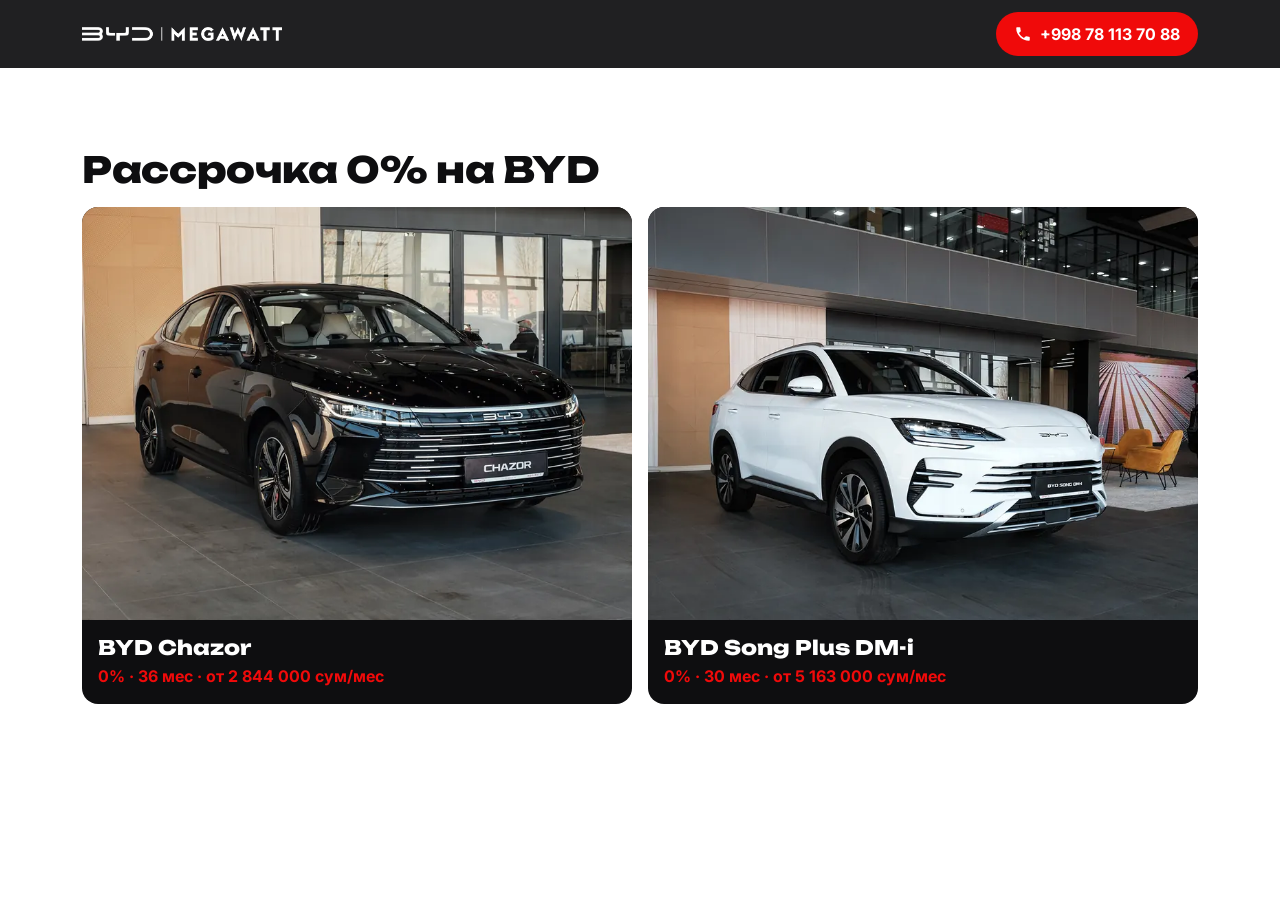
==== index.html @ 960ac95c "Publish BYD Megawatt landing pages Co-Authored-By: Claude Opus 5.5 <noreply@anthropic.com> Claude-Se" ====
<!doctype html>
<html lang="ru">
<head>
<meta charset="utf-8">
<meta name="viewport" content="width=device-width, initial-scale=1">
<title>BYD Megawatt — рассрочка 0% на BYD</title>
<meta name="description" content="Официальный дилер BYD в Ташкенте. Рассрочка 0% на BYD Chazor и Song Plus DM-i. Звоните: +998 78 113 70 88.">
<meta name="theme-color" content="#0e0e10">
<meta name="format-detection" content="telephone=no">
<link rel="icon" href="assets/img/brand/favicon.png" type="image/png">
<link rel="preconnect" href="https://fonts.googleapis.com">
<link rel="preconnect" href="https://fonts.gstatic.com" crossorigin>
<link rel="stylesheet" href="https://fonts.googleapis.com/css2?family=Inter:wght@400;500;600;700&family=Unbounded:wght@600;700;800&display=swap">
<link rel="stylesheet" href="assets/css/style.css">
</head>
<body class="index">
<header class="top"><div class="wrap top__in"><img class="top__logo" src="assets/img/brand/logo-white.png" width="705" height="49" alt="BYD Megawatt">
<a class="top__call" href="tel:+998781137088"><svg viewBox="0 0 24 24" aria-hidden="true"><path d="M6.6 10.8a15.2 15.2 0 0 0 6.6 6.6l2.2-2.2a1 1 0 0 1 1-.25 11.4 11.4 0 0 0 3.6.57 1 1 0 0 1 1 1V20a1 1 0 0 1-1 1A17 17 0 0 1 3 4a1 1 0 0 1 1-1h3.5a1 1 0 0 1 1 1c0 1.25.2 2.45.57 3.57a1 1 0 0 1-.25 1z"/></svg><span>+998 78 113 70 88</span></a></div></header>
<main class="section"><div class="wrap"><h1 class="h2">Рассрочка 0% на BYD</h1><div class="picks"><a class="pick" href="chazor/"><img src="assets/img/chazor/1-800.webp" width="800" height="600" alt="BYD Chazor" loading="lazy"><span class="pick__name">BYD Chazor</span><span class="pick__offer">0% · 36 мес · от 2 844 000 сум/мес</span></a><a class="pick" href="song-plus/"><img src="assets/img/song-plus/1-800.webp" width="800" height="600" alt="BYD Song Plus DM-i" loading="lazy"><span class="pick__name">BYD Song Plus DM-i</span><span class="pick__offer">0% · 30 мес · от 5 163 000 сум/мес</span></a></div></div></main>
</body>
</html>
---- assets/css/style.css ----
/* BYD Megawatt — лендинг. Mobile-first. */
:root {
  --red: #f00a0a;
  --red-dark: #c80000;
  --ink: #0e0e10;
  --ink-2: #3a3a40;
  --muted: #6b6b73;
  --line: #e4e4e8;
  --bg: #ffffff;
  --grey: #f4f4f6;
  --dark: #0e0e10;
  --dark-2: #1a1a1e;
  --radius: 16px;
  --radius-sm: 10px;
  --head: "Unbounded", "Arial Black", system-ui, sans-serif;
  --body: "Inter", system-ui, -apple-system, "Segoe UI", Roboto, Arial, sans-serif;
  --gutter: 16px;
  --top-h: 56px;
}

*, *::before, *::after { box-sizing: border-box; }
html { -webkit-text-size-adjust: 100%; scroll-behavior: smooth; scroll-padding-top: var(--top-h); }
body {
  margin: 0;
  font: 400 16px/1.5 var(--body);
  color: var(--ink);
  background: var(--bg);
  -webkit-font-smoothing: antialiased;
  padding-bottom: 84px; /* место под sticky-кнопку */
}
img { max-width: 100%; height: auto; display: block; }
a { color: inherit; }
h1, h2, h3, p, ul, ol, dl, dd, figure { margin: 0; }
ul, ol { padding: 0; list-style: none; }
button { font: inherit; color: inherit; cursor: pointer; }
svg { width: 24px; height: 24px; flex: none; fill: none; stroke: currentColor; stroke-width: 1.8; stroke-linecap: round; stroke-linejoin: round; }

.wrap { width: 100%; max-width: 1180px; margin: 0 auto; padding: 0 var(--gutter); }
.wrap--narrow { max-width: 820px; }
.center { text-align: center; }

/* ---------- кнопки ---------- */
.btn {
  display: inline-flex; align-items: center; justify-content: center; gap: 10px;
  min-height: 52px; padding: 14px 24px;
  border: 0; border-radius: 999px;
  font: 700 16px/1.2 var(--body); text-decoration: none; text-align: center;
  transition: transform .15s ease, background-color .15s ease, box-shadow .15s ease;
}
.btn svg { width: 20px; height: 20px; fill: currentColor; stroke: none; }
.btn:active { transform: scale(.98); }
.btn--red { background: var(--red); color: #fff; box-shadow: 0 8px 24px -8px rgba(240, 10, 10, .6); }
.btn--red:hover { background: var(--red-dark); }
.btn--dark { background: var(--ink); color: #fff; }
.btn--white { background: #fff; color: var(--red); }
.btn--xl { min-height: 60px; font-size: 17px; padding: 16px 28px; }
.btn--block { display: flex; width: 100%; }
.btn--red.btn--xl { animation: pulse 2.4s ease-in-out infinite; }
@keyframes pulse {
  0%, 100% { box-shadow: 0 8px 24px -8px rgba(240, 10, 10, .6), 0 0 0 0 rgba(240, 10, 10, .45); }
  50% { box-shadow: 0 8px 24px -8px rgba(240, 10, 10, .6), 0 0 0 12px rgba(240, 10, 10, 0); }
}
@media (prefers-reduced-motion: reduce) { .btn--red.btn--xl { animation: none; } html { scroll-behavior: auto; } }

/* ---------- шапка ---------- */
.top { position: sticky; top: 0; z-index: 50; background: rgba(14, 14, 16, .92); backdrop-filter: blur(10px); -webkit-backdrop-filter: blur(10px); color: #fff; }
.top__in { height: var(--top-h); display: flex; align-items: center; justify-content: space-between; gap: 12px; }
.top__logo { width: 150px; height: auto; }
.top__right { display: flex; align-items: center; gap: 10px; }
.top__call { display: inline-flex; align-items: center; justify-content: center; width: 40px; height: 40px; border-radius: 50%; background: var(--red); color: #fff; text-decoration: none; font-weight: 700; }
.top__call svg { width: 18px; height: 18px; fill: currentColor; stroke: none; }
.top__call span { display: none; }
.lang { display: inline-flex; border: 1px solid rgba(255, 255, 255, .25); border-radius: 999px; padding: 2px; }
.lang button { background: none; border: 0; padding: 6px 10px; border-radius: 999px; font-size: 13px; font-weight: 600; color: rgba(255, 255, 255, .7); }
.lang button[aria-pressed="true"] { background: #fff; color: var(--ink); }

/* ---------- hero ---------- */
.hero { position: relative; background: var(--dark); color: #fff; overflow: hidden; }
.hero__media { position: relative; }
.hero__media::after { content: ""; position: absolute; inset: 0; background: linear-gradient(180deg, rgba(14, 14, 16, 0) 45%, var(--dark) 100%); }
.hero__img { width: 100%; aspect-ratio: 4 / 3; object-fit: cover; }
.hero__in { position: relative; margin-top: -72px; padding-bottom: 32px; }
.chips { display: flex; flex-wrap: wrap; gap: 8px; margin-bottom: 14px; }
.chip { display: inline-block; padding: 6px 12px; border-radius: 999px; font-size: 12px; font-weight: 600; letter-spacing: .02em; text-transform: uppercase; background: rgba(255, 255, 255, .12); color: #fff; }
.chip--red { background: var(--red); }
.hero__title { font: 800 28px/1.15 var(--head); letter-spacing: -.01em; text-wrap: balance; }
.hero__title em { font-style: normal; color: var(--red); }
.hero__sub { margin-top: 12px; color: rgba(255, 255, 255, .78); font-size: 16px; }
.hero__price { display: flex; flex-wrap: wrap; align-items: baseline; gap: 4px 8px; margin: 20px 0 18px; padding: 14px 16px; border-radius: var(--radius-sm); background: rgba(255, 255, 255, .07); border: 1px solid rgba(255, 255, 255, .12); }
.hero__price-label { width: 100%; font-size: 13px; color: rgba(255, 255, 255, .65); }
.hero__price strong { font: 800 30px/1 var(--head); color: #fff; }
.hero__price sup { font-size: .5em; color: var(--red); }
.hero__price > span:last-child { color: rgba(255, 255, 255, .8); font-weight: 600; }
.hero .btn { width: 100%; }
.hero__note { display: flex; align-items: center; justify-content: center; gap: 8px; margin-top: 12px; font-size: 14px; color: rgba(255, 255, 255, .8); }
.dot { width: 8px; height: 8px; border-radius: 50%; background: #22c55e; box-shadow: 0 0 0 4px rgba(34, 197, 94, .2); }
.hero__foot { margin-top: 16px; font-size: 11px; line-height: 1.4; color: rgba(255, 255, 255, .45); }

/* ---------- benefits ---------- */
.benefits { background: var(--dark); color: #fff; padding: 0 0 32px; }
.benefits__list { display: grid; grid-template-columns: 1fr 1fr; gap: 10px; }
.benefits__list li { display: flex; flex-direction: column; gap: 8px; padding: 14px; border-radius: var(--radius-sm); background: var(--dark-2); }
.benefits__list svg { color: var(--red); }
.benefits__list b { display: block; font: 700 15px/1.25 var(--head); }
.benefits__list span { display: block; margin-top: 4px; font-size: 13px; line-height: 1.35; color: rgba(255, 255, 255, .65); }

/* ---------- секции ---------- */
.section { padding: 48px 0; }
.section--grey { background: var(--grey); }
.section--dark { background: var(--dark); color: #fff; }
.h2 { font: 800 24px/1.2 var(--head); letter-spacing: -.01em; text-wrap: balance; margin-bottom: 12px; }
.lead { color: var(--ink-2); margin-bottom: 24px; }

/* ---------- калькулятор ---------- */
.calc { background: #fff; border-radius: var(--radius); box-shadow: 0 20px 50px -30px rgba(0, 0, 0, .35); overflow: hidden; }
.calc__tabs { display: grid; grid-template-columns: 1fr 1fr; background: var(--ink); padding: 6px; gap: 6px; }
.calc__tabs button { border: 0; border-radius: 12px; padding: 12px 8px; background: transparent; color: rgba(255, 255, 255, .7); font-weight: 700; font-size: 15px; }
.calc__tabs button[aria-selected="true"] { background: #fff; color: var(--ink); }
.calc__tabs button[data-mode="inst"][aria-selected="true"] { background: var(--red); color: #fff; }
.calc__body { display: grid; gap: 0; }
.calc__inputs { padding: 20px 16px 8px; }
.calc__group { border: 0; margin: 0 0 18px; padding: 0; min-width: 0; }
.calc__group legend { padding: 0; margin-bottom: 8px; font-size: 13px; font-weight: 600; color: var(--muted); text-transform: uppercase; letter-spacing: .04em; }
.seg { display: flex; flex-wrap: wrap; gap: 8px; }
.seg button {
  flex: 1 0 auto; min-width: 56px; min-height: 44px; padding: 10px 12px;
  border: 1.5px solid var(--line); border-radius: var(--radius-sm); background: #fff;
  font-weight: 700; font-size: 15px; color: var(--ink);
  transition: border-color .15s, background-color .15s, color .15s;
}
.seg button small { display: block; font-weight: 500; font-size: 12px; color: var(--muted); }
.seg button[aria-pressed="true"] { border-color: var(--ink); background: var(--ink); color: #fff; }
.seg button[aria-pressed="true"] small { color: rgba(255, 255, 255, .7); }
.seg button:disabled { opacity: .35; cursor: not-allowed; text-decoration: line-through; }
.seg--trim button { flex: 1 1 140px; text-align: left; }
.seg[data-downs] { display: grid; grid-template-columns: repeat(5, 1fr); }
.seg--terms { display: grid; grid-template-columns: repeat(4, 1fr); }
.seg[data-downs] button, .seg--terms button { min-width: 0; padding: 10px 4px; }
.calc__hint { min-height: 20px; font-size: 14px; color: var(--red-dark); font-weight: 600; }
.calc__hint:empty { display: none; }
.calc__result { padding: 20px 16px; background: var(--grey); border-top: 1px solid var(--line); }
.calc__label { font-size: 13px; font-weight: 600; color: var(--muted); text-transform: uppercase; letter-spacing: .04em; }
.calc__pay { margin-top: 4px; font-weight: 600; color: var(--ink-2); }
.calc__pay strong { font: 800 32px/1.1 var(--head); color: var(--ink); }
.calc__badge { display: inline-block; margin-top: 8px; padding: 4px 10px; border-radius: 999px; background: rgba(34, 197, 94, .14); color: #15803d; font-size: 13px; font-weight: 700; }
.calc__badge:empty { display: none; }
.calc__dl { margin: 16px 0 20px; display: grid; gap: 8px; }
.calc__dl div { display: flex; justify-content: space-between; gap: 12px; font-size: 14px; border-bottom: 1px dashed var(--line); padding-bottom: 8px; }
.calc__dl div[hidden] { display: none; }
.calc__dl dt { color: var(--muted); }
.calc__dl dd { font-weight: 700; text-align: right; }
.calc__note { margin-top: 12px; font-size: 12px; line-height: 1.4; color: var(--muted); }

/* ---------- фичи и галерея ---------- */
.feats { display: grid; gap: 12px; margin-top: 8px; }
.feat { display: flex; gap: 14px; align-items: flex-start; padding: 16px; border: 1px solid var(--line); border-radius: var(--radius); }
.feat svg { width: 40px; height: 40px; padding: 8px; border-radius: 12px; background: rgba(240, 10, 10, .08); color: var(--red); }
.feat h3 { font: 700 17px/1.25 var(--head); }
.feat p { margin-top: 4px; font-size: 14px; color: var(--ink-2); }
.gallery { display: flex; gap: 10px; overflow-x: auto; scroll-snap-type: x mandatory; padding: 24px var(--gutter); scrollbar-width: none; -webkit-overflow-scrolling: touch; }
.gallery::-webkit-scrollbar { display: none; }
.gallery li { flex: 0 0 85%; scroll-snap-align: center; }
.gallery img { width: 100%; aspect-ratio: 4 / 3; object-fit: cover; border-radius: var(--radius); background: var(--grey); }

/* ---------- сравнение ---------- */
.compare-wrap { overflow-x: auto; background: #fff; border-radius: var(--radius); margin-top: 16px; }
.compare { width: 100%; border-collapse: collapse; font-size: 14px; }
.compare th, .compare td { padding: 12px 10px; border-bottom: 1px solid var(--line); text-align: center; }
.compare thead th { font: 700 13px/1.2 var(--head); background: var(--ink); color: #fff; }
.compare tbody th { text-align: left; font-weight: 500; color: var(--ink-2); }
.compare td { font-weight: 700; white-space: nowrap; }
.compare td.yes { color: #16a34a; font-size: 18px; }
.compare td.no { color: #b0b0b8; }
.compare__price td { color: var(--red); font-size: 15px; }
.compare tr:last-child > * { border-bottom: 0; }

/* ---------- видео ---------- */
.videos { display: grid; gap: 16px; margin-top: 16px; }
.video__btn { position: relative; display: grid; place-items: center; width: 100%; aspect-ratio: 16 / 9; border: 0; border-radius: var(--radius); background: #000 center / cover no-repeat; overflow: hidden; }
.video__btn::before { content: ""; position: absolute; inset: 0; background: rgba(0, 0, 0, .25); }
.video__btn svg { position: relative; width: 68px; height: 68px; padding: 18px 16px 18px 20px; border-radius: 50%; background: var(--red); color: #fff; fill: currentColor; stroke: none; }
.video iframe { width: 100%; aspect-ratio: 16 / 9; border: 0; border-radius: var(--radius); }
.video figcaption { margin-top: 10px; font-weight: 700; }

/* ---------- почему мы ---------- */
.why { display: grid; grid-template-columns: 1fr 1fr; gap: 10px; margin-top: 16px; }
.why li { display: flex; flex-direction: column; gap: 6px; padding: 16px; border-radius: var(--radius); background: var(--dark-2); }
.why svg { color: var(--red); margin-bottom: 4px; }
.why b { font: 700 15px/1.25 var(--head); }
.why span { font-size: 13px; color: rgba(255, 255, 255, .65); }

/* ---------- шаги ---------- */
.steps { counter-reset: s; display: grid; gap: 12px; margin: 16px 0 28px; }
.steps li { counter-increment: s; position: relative; padding: 16px 16px 16px 72px; border-radius: var(--radius); background: var(--grey); min-height: 76px; }
.steps li::before { content: counter(s); position: absolute; left: 16px; top: 16px; width: 42px; height: 42px; display: grid; place-items: center; border-radius: 50%; background: var(--red); color: #fff; font: 800 18px/1 var(--head); }
.steps b { display: block; font: 700 16px/1.3 var(--head); }
.steps span { display: block; margin-top: 2px; font-size: 14px; color: var(--ink-2); }

/* ---------- FAQ ---------- */
.faq { display: grid; gap: 10px; margin-top: 16px; }
.faq__item { background: #fff; border-radius: var(--radius-sm); }
.faq__item summary { position: relative; list-style: none; cursor: pointer; padding: 16px 48px 16px 16px; font-weight: 700; }
.faq__item summary::-webkit-details-marker { display: none; }
.faq__item summary::after { content: "+"; position: absolute; right: 16px; top: 50%; transform: translateY(-50%); width: 24px; height: 24px; display: grid; place-items: center; border-radius: 50%; background: var(--grey); font-weight: 700; transition: transform .2s; }
.faq__item[open] summary::after { content: "−"; background: var(--red); color: #fff; }
.faq__item p { padding: 0 16px 16px; color: var(--ink-2); font-size: 15px; }

/* ---------- финал ---------- */
.final { background: var(--red); color: #fff; padding: 56px 0; text-align: center; }
.final__in .lead { color: rgba(255, 255, 255, .9); max-width: 560px; margin: 0 auto 24px; }
.final .btn { width: 100%; max-width: 420px; }
.final__phone { display: block; margin-top: 16px; font: 700 20px/1.2 var(--head); text-decoration: none; }

/* ---------- подвал ---------- */
.foot { background: var(--dark); color: rgba(255, 255, 255, .8); padding: 40px 0 24px; font-size: 14px; }
.foot__logo { width: 180px; margin-bottom: 28px; }
.foot__h { font: 700 16px/1.2 var(--head); color: #fff; margin-bottom: 14px; }
.addr { display: grid; gap: 14px; }
.addr li { display: flex; gap: 10px; }
.addr svg { color: var(--red); width: 20px; height: 20px; margin-top: 2px; }
.addr b { display: block; color: #fff; }
.foot__phone { margin: 24px 0; }
.foot__phone a { font: 700 20px/1.2 var(--head); color: #fff; text-decoration: none; }
.foot__legal { font-size: 11px; line-height: 1.5; color: rgba(255, 255, 255, .45); }
.foot__copy { margin-top: 16px; font-size: 12px; color: rgba(255, 255, 255, .45); }

/* ---------- sticky-кнопка ---------- */
.sticky { position: fixed; left: 0; right: 0; bottom: 0; z-index: 60; padding: 12px var(--gutter) calc(12px + env(safe-area-inset-bottom)); background: linear-gradient(180deg, rgba(255, 255, 255, 0), rgba(255, 255, 255, .95) 35%); transition: transform .25s ease; }
.sticky.is-hidden { transform: translateY(110%); }

/* ---------- index ---------- */
.index { padding-bottom: 0; }
.picks { display: grid; gap: 16px; margin-top: 16px; }
.pick { display: block; border-radius: var(--radius); overflow: hidden; background: var(--dark); color: #fff; text-decoration: none; }
.pick img { aspect-ratio: 4 / 3; object-fit: cover; width: 100%; }
.pick__name { display: block; padding: 16px 16px 4px; font: 800 20px/1.2 var(--head); }
.pick__offer { display: block; padding: 0 16px 16px; color: var(--red); font-weight: 700; }

/* ---------- планшет и десктоп ---------- */
@media (min-width: 600px) {
  .benefits__list { grid-template-columns: repeat(4, 1fr); }
  .feats { grid-template-columns: 1fr 1fr; }
  .gallery li { flex-basis: 48%; }
  .videos, .picks { grid-template-columns: 1fr 1fr; }
}

@media (min-width: 900px) {
  :root { --gutter: 32px; --top-h: 68px; }
  body { padding-bottom: 0; }
  .sticky { display: none; }
  .top__logo { width: 200px; }
  .top__call { width: auto; height: 44px; padding: 0 18px; border-radius: 999px; gap: 8px; }
  .top__call span { display: inline; }

  .hero { min-height: min(720px, calc(100vh - var(--top-h))); display: flex; align-items: center; }
  .hero__media { position: absolute; inset: 0 0 0 42%; }
  .hero__media::after { background: linear-gradient(90deg, var(--dark) 0%, rgba(14, 14, 16, .4) 30%, rgba(14, 14, 16, 0) 60%), linear-gradient(0deg, var(--dark) 0%, rgba(14, 14, 16, 0) 25%); }
  .hero__img { height: 100%; aspect-ratio: auto; }
  .hero__in { margin-top: 0; padding: 56px var(--gutter); }
  .hero__text { max-width: 540px; }
  .hero__title { font-size: 44px; }
  .hero__sub { font-size: 18px; }
  .hero .btn { width: auto; }
  .hero__note { justify-content: flex-start; }

  .section { padding: 80px 0; }
  .h2 { font-size: 36px; }
  .lead { font-size: 18px; }
  .calc__body { grid-template-columns: 1.3fr 1fr; }
  .seg--terms { grid-template-columns: repeat(7, 1fr); }
  .calc__inputs { padding: 28px; }
  .calc__result { padding: 28px; border-top: 0; border-left: 1px solid var(--line); }
  .calc__pay strong { font-size: 40px; }
  .feats { grid-template-columns: repeat(3, 1fr); gap: 16px; }
  .gallery { max-width: 1180px; margin: 0 auto; padding: 32px var(--gutter); }
  .gallery li { flex-basis: 32%; }
  .why { grid-template-columns: repeat(4, 1fr); gap: 16px; }
  .steps { grid-template-columns: repeat(3, 1fr); }
  .compare { font-size: 15px; }
  .compare th, .compare td { padding: 14px 18px; }
  .final { padding: 80px 0; }
  .final .btn { width: auto; }
  .addr { grid-template-columns: repeat(4, 1fr); }
}

/* ---------- чат ---------- */
.chat { margin-top: 16px; border-radius: var(--radius); overflow: hidden; background: #dfe6ec; box-shadow: 0 20px 50px -30px rgba(0, 0, 0, .35); }
.chat__head { display: flex; align-items: center; gap: 12px; padding: 12px 16px; background: #fff; border-bottom: 1px solid var(--line); }
.chat__head b { display: block; font-size: 15px; }
.chat__head small { display: flex; align-items: center; gap: 6px; font-size: 13px; color: #16a34a; }
.chat__head .dot { width: 7px; height: 7px; box-shadow: none; }
.chat__ava { display: grid; place-items: center; width: 40px; height: 40px; border-radius: 50%; background: var(--red); color: #fff; flex: none; }
.chat__ava svg { width: 18px; height: 18px; fill: currentColor; stroke: none; }
.chat__ava--txt { font: 700 17px/1 var(--head); }
.chat__label { margin: 12px auto 0; width: fit-content; padding: 4px 12px; border-radius: 999px; background: rgba(0, 0, 0, .25); color: #fff; font-size: 12px; font-weight: 600; }
.chat__body { display: flex; flex-direction: column; gap: 6px; padding: 12px 12px 16px; }
.msg { position: relative; max-width: 82%; padding: 8px 12px 6px; border-radius: 16px; font-size: 15px; line-height: 1.4; box-shadow: 0 1px 1px rgba(0, 0, 0, .08); }
.msg p { display: inline; }
.msg time { float: right; margin: 6px 0 0 10px; font-size: 11px; color: var(--muted); }
.msg time i { font-style: normal; color: #2aa1d8; margin-left: 3px; letter-spacing: -2px; }
.msg--them { align-self: flex-start; background: #fff; border-bottom-left-radius: 4px; }
.msg--me { align-self: flex-end; background: #e1fec6; border-bottom-right-radius: 4px; }
#chat .center { margin-top: 24px; }
.reviews { display: grid; gap: 16px; }
.review .msg { max-width: 100%; }
@media (min-width: 900px) { .reviews { grid-template-columns: repeat(3, 1fr); } }
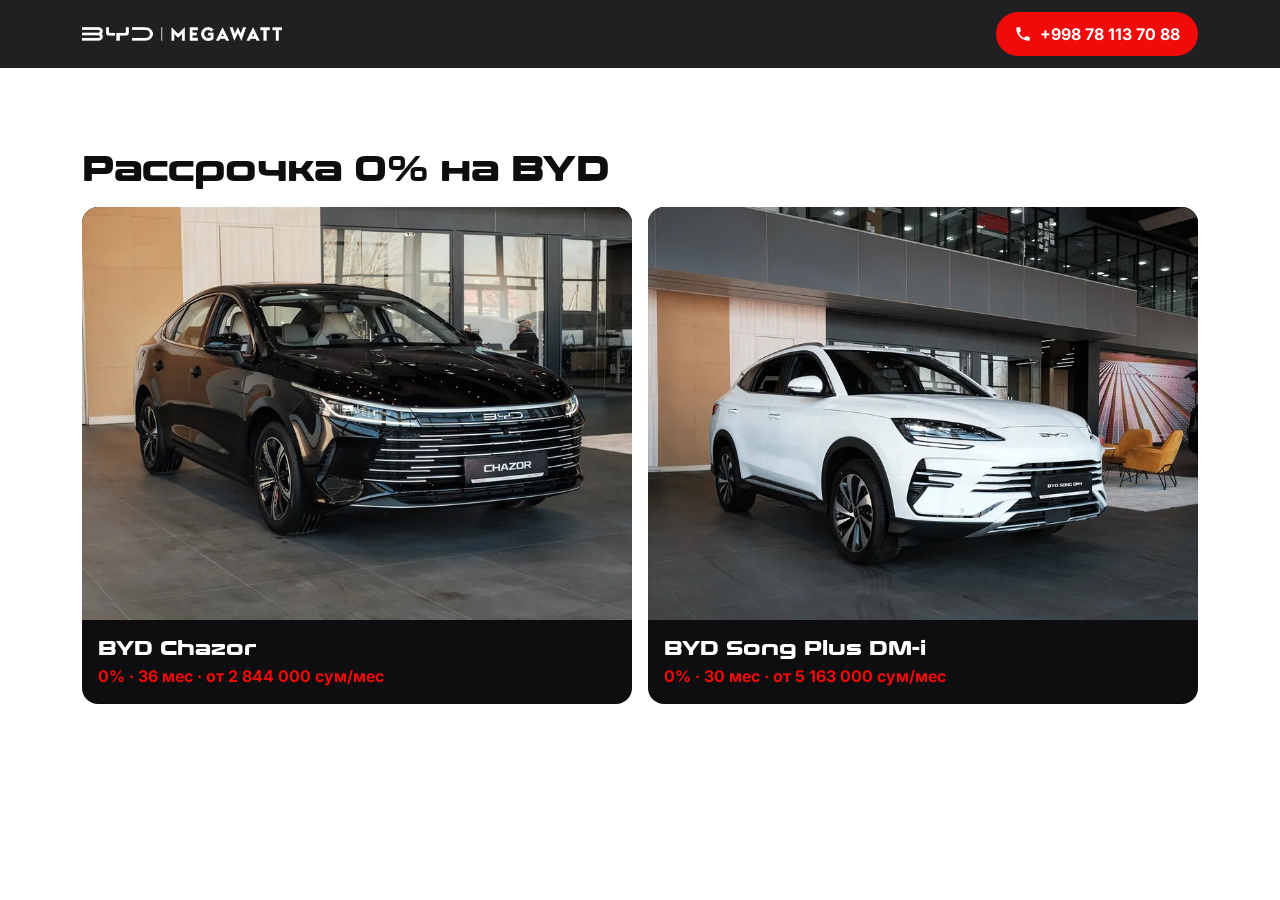
==== commit 4446bd45: "Use brand Conthrax font for headings Co-Authored-By: Claude Opus 5.5 <noreply@anthropic.com> Claude-" ====
--- a/index.html
+++ b/index.html
@@ -10,11 +10,11 @@
 <link rel="icon" href="assets/img/brand/favicon.png" type="image/png">
 <link rel="preconnect" href="https://fonts.googleapis.com">
 <link rel="preconnect" href="https://fonts.gstatic.com" crossorigin>
-<link rel="stylesheet" href="https://fonts.googleapis.com/css2?family=Inter:wght@400;500;600;700&family=Unbounded:wght@600;700;800&display=swap">
+<link rel="stylesheet" href="https://fonts.googleapis.com/css2?family=Inter:wght@400;500;600;700&display=swap">
 <link rel="stylesheet" href="assets/css/style.css">
 </head>
 <body class="index">
-<header class="top"><div class="wrap top__in"><img class="top__logo" src="assets/img/brand/logo-white.png" width="705" height="49" alt="BYD Megawatt">
+<header class="top"><div class="wrap top__in"><a class="top__home" href="https://byd.megawatt.uz/" target="_blank" rel="noopener"><img class="top__logo" src="assets/img/brand/logo-white.png" width="705" height="49" alt="BYD Megawatt"></a>
 <a class="top__call" href="tel:+998781137088"><svg viewBox="0 0 24 24" aria-hidden="true"><path d="M6.6 10.8a15.2 15.2 0 0 0 6.6 6.6l2.2-2.2a1 1 0 0 1 1-.25 11.4 11.4 0 0 0 3.6.57 1 1 0 0 1 1 1V20a1 1 0 0 1-1 1A17 17 0 0 1 3 4a1 1 0 0 1 1-1h3.5a1 1 0 0 1 1 1c0 1.25.2 2.45.57 3.57a1 1 0 0 1-.25 1z"/></svg><span>+998 78 113 70 88</span></a></div></header>
 <main class="section"><div class="wrap"><h1 class="h2">Рассрочка 0% на BYD</h1><div class="picks"><a class="pick" href="chazor/"><img src="assets/img/chazor/1-800.webp" width="800" height="600" alt="BYD Chazor" loading="lazy"><span class="pick__name">BYD Chazor</span><span class="pick__offer">0% · 36 мес · от 2 844 000 сум/мес</span></a><a class="pick" href="song-plus/"><img src="assets/img/song-plus/1-800.webp" width="800" height="600" alt="BYD Song Plus DM-i" loading="lazy"><span class="pick__name">BYD Song Plus DM-i</span><span class="pick__offer">0% · 30 мес · от 5 163 000 сум/мес</span></a></div></div></main>
 </body>
--- a/assets/css/style.css
+++ b/assets/css/style.css
@@ -12,13 +12,18 @@
   --dark-2: #1a1a1e;
   --radius: 16px;
   --radius-sm: 10px;
-  --head: "Unbounded", "Arial Black", system-ui, sans-serif;
+  --head: "Conthrax", "Arial Black", system-ui, sans-serif;
   --body: "Inter", system-ui, -apple-system, "Segoe UI", Roboto, Arial, sans-serif;
   --gutter: 16px;
   --top-h: 56px;
 }
 
+@font-face { font-family: "Conthrax"; src: url("../fonts/conthrax-sb.woff2") format("woff2"); font-weight: 600; font-style: normal; font-display: swap; }
+@font-face { font-family: "Conthrax"; src: url("../fonts/conthrax-bd.woff2") format("woff2"); font-weight: 700; font-style: normal; font-display: swap; }
+@font-face { font-family: "Conthrax"; src: url("../fonts/conthrax-hv.woff2") format("woff2"); font-weight: 800; font-style: normal; font-display: swap; }
+
 *, *::before, *::after { box-sizing: border-box; }
+.nw { white-space: nowrap; }
 html { -webkit-text-size-adjust: 100%; scroll-behavior: smooth; scroll-padding-top: var(--top-h); }
 body {
   margin: 0;
@@ -65,6 +70,7 @@
 /* ---------- шапка ---------- */
 .top { position: sticky; top: 0; z-index: 50; background: rgba(14, 14, 16, .92); backdrop-filter: blur(10px); -webkit-backdrop-filter: blur(10px); color: #fff; }
 .top__in { height: var(--top-h); display: flex; align-items: center; justify-content: space-between; gap: 12px; }
+.top__home { display: block; line-height: 0; }
 .top__logo { width: 150px; height: auto; }
 .top__right { display: flex; align-items: center; gap: 10px; }
 .top__call { display: inline-flex; align-items: center; justify-content: center; width: 40px; height: 40px; border-radius: 50%; background: var(--red); color: #fff; text-decoration: none; font-weight: 700; }
@@ -98,7 +104,8 @@
 
 /* ---------- benefits ---------- */
 .benefits { background: var(--dark); color: #fff; padding: 0 0 32px; }
-.benefits__list { display: grid; grid-template-columns: 1fr 1fr; gap: 10px; }
+.benefits__list { display: grid; grid-template-columns: repeat(2, minmax(0, 1fr)); gap: 10px; }
+.benefits__list b, .why b, .feat h3, .steps b { overflow-wrap: break-word; }
 .benefits__list li { display: flex; flex-direction: column; gap: 8px; padding: 14px; border-radius: var(--radius-sm); background: var(--dark-2); }
 .benefits__list svg { color: var(--red); }
 .benefits__list b { display: block; font: 700 15px/1.25 var(--head); }
@@ -183,7 +190,8 @@
 .video figcaption { margin-top: 10px; font-weight: 700; }
 
 /* ---------- почему мы ---------- */
-.why { display: grid; grid-template-columns: 1fr 1fr; gap: 10px; margin-top: 16px; }
+.why { display: grid; grid-template-columns: 1fr; gap: 10px; margin-top: 16px; }
+@media (min-width: 440px) { .why { grid-template-columns: repeat(2, minmax(0, 1fr)); } }
 .why li { display: flex; flex-direction: column; gap: 6px; padding: 16px; border-radius: var(--radius); background: var(--dark-2); }
 .why svg { color: var(--red); margin-bottom: 4px; }
 .why b { font: 700 15px/1.25 var(--head); }
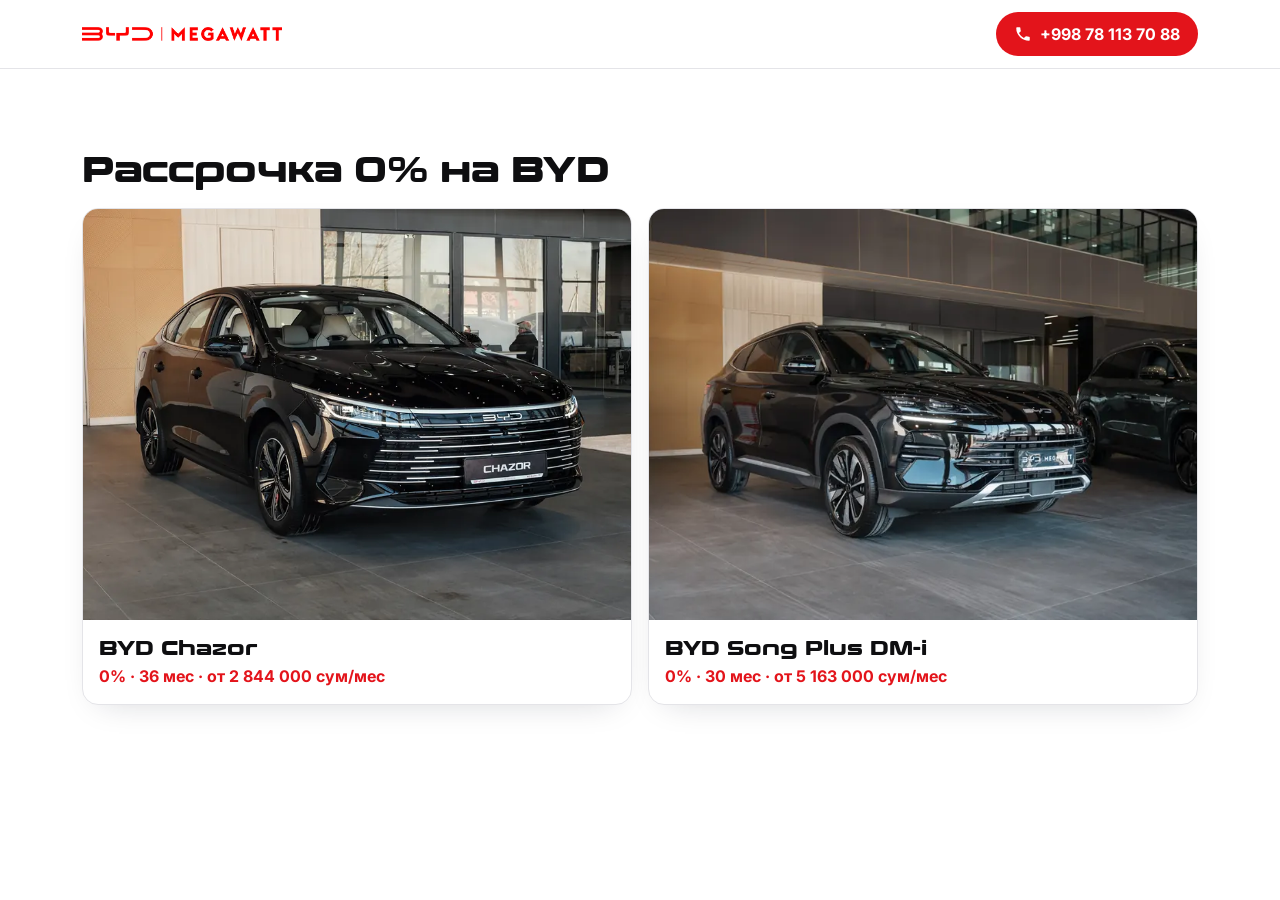
==== commit c2dcb2d3: "Light theme Co-Authored-By: Claude Opus 5.5 <noreply@anthropic.com> Claude-Session: https://claude.a" ====
--- a/index.html
+++ b/index.html
@@ -5,7 +5,7 @@
 <meta name="viewport" content="width=device-width, initial-scale=1">
 <title>BYD Megawatt — рассрочка 0% на BYD</title>
 <meta name="description" content="Официальный дилер BYD в Ташкенте. Рассрочка 0% на BYD Chazor и Song Plus DM-i. Звоните: +998 78 113 70 88.">
-<meta name="theme-color" content="#0e0e10">
+<meta name="theme-color" content="#ffffff">
 <meta name="format-detection" content="telephone=no">
 <link rel="icon" href="assets/img/brand/favicon.png" type="image/png">
 <link rel="preconnect" href="https://fonts.googleapis.com">
@@ -14,7 +14,7 @@
 <link rel="stylesheet" href="assets/css/style.css">
 </head>
 <body class="index">
-<header class="top"><div class="wrap top__in"><a class="top__home" href="https://byd.megawatt.uz/" target="_blank" rel="noopener"><img class="top__logo" src="assets/img/brand/logo-white.png" width="705" height="49" alt="BYD Megawatt"></a>
+<header class="top"><div class="wrap top__in"><a class="top__home" href="https://byd.megawatt.uz/" target="_blank" rel="noopener"><img class="top__logo" src="assets/img/brand/logo-red.png" width="705" height="49" alt="BYD Megawatt"></a>
 <a class="top__call" href="tel:+998781137088"><svg viewBox="0 0 24 24" aria-hidden="true"><path d="M6.6 10.8a15.2 15.2 0 0 0 6.6 6.6l2.2-2.2a1 1 0 0 1 1-.25 11.4 11.4 0 0 0 3.6.57 1 1 0 0 1 1 1V20a1 1 0 0 1-1 1A17 17 0 0 1 3 4a1 1 0 0 1 1-1h3.5a1 1 0 0 1 1 1c0 1.25.2 2.45.57 3.57a1 1 0 0 1-.25 1z"/></svg><span>+998 78 113 70 88</span></a></div></header>
 <main class="section"><div class="wrap"><h1 class="h2">Рассрочка 0% на BYD</h1><div class="picks"><a class="pick" href="chazor/"><img src="assets/img/chazor/1-800.webp" width="800" height="600" alt="BYD Chazor" loading="lazy"><span class="pick__name">BYD Chazor</span><span class="pick__offer">0% · 36 мес · от 2 844 000 сум/мес</span></a><a class="pick" href="song-plus/"><img src="assets/img/song-plus/1-800.webp" width="800" height="600" alt="BYD Song Plus DM-i" loading="lazy"><span class="pick__name">BYD Song Plus DM-i</span><span class="pick__offer">0% · 30 мес · от 5 163 000 сум/мес</span></a></div></div></main>
 </body>
--- a/assets/css/style.css
+++ b/assets/css/style.css
@@ -1,13 +1,16 @@
 /* BYD Megawatt — лендинг. Mobile-first. */
 :root {
-  --red: #f00a0a;
-  --red-dark: #c80000;
+  --red: #e3141b;
+  --red-dark: #b80e14;
+  --red-soft: #fdeceb;
   --ink: #0e0e10;
   --ink-2: #3a3a40;
   --muted: #6b6b73;
   --line: #e4e4e8;
   --bg: #ffffff;
-  --grey: #f4f4f6;
+  --grey: #f5f6f8;
+  --card: #ffffff;
+  --shadow: 0 12px 32px -18px rgba(16, 24, 40, .22);
   --dark: #0e0e10;
   --dark-2: #1a1a1e;
   --radius: 16px;
@@ -54,21 +57,22 @@
 }
 .btn svg { width: 20px; height: 20px; fill: currentColor; stroke: none; }
 .btn:active { transform: scale(.98); }
-.btn--red { background: var(--red); color: #fff; box-shadow: 0 8px 24px -8px rgba(240, 10, 10, .6); }
+.btn--red { background: var(--red); color: #fff; box-shadow: 0 8px 20px -10px rgba(227, 20, 27, .55); }
 .btn--red:hover { background: var(--red-dark); }
 .btn--dark { background: var(--ink); color: #fff; }
 .btn--white { background: #fff; color: var(--red); }
+.btn--outline { background: #fff; color: var(--ink); border: 1.5px solid var(--line); }
 .btn--xl { min-height: 60px; font-size: 17px; padding: 16px 28px; }
 .btn--block { display: flex; width: 100%; }
 .btn--red.btn--xl { animation: pulse 2.4s ease-in-out infinite; }
 @keyframes pulse {
-  0%, 100% { box-shadow: 0 8px 24px -8px rgba(240, 10, 10, .6), 0 0 0 0 rgba(240, 10, 10, .45); }
-  50% { box-shadow: 0 8px 24px -8px rgba(240, 10, 10, .6), 0 0 0 12px rgba(240, 10, 10, 0); }
+  0%, 100% { box-shadow: 0 8px 20px -10px rgba(227, 20, 27, .55), 0 0 0 0 rgba(227, 20, 27, .3); }
+  50% { box-shadow: 0 8px 20px -10px rgba(227, 20, 27, .55), 0 0 0 10px rgba(227, 20, 27, 0); }
 }
 @media (prefers-reduced-motion: reduce) { .btn--red.btn--xl { animation: none; } html { scroll-behavior: auto; } }
 
 /* ---------- шапка ---------- */
-.top { position: sticky; top: 0; z-index: 50; background: rgba(14, 14, 16, .92); backdrop-filter: blur(10px); -webkit-backdrop-filter: blur(10px); color: #fff; }
+.top { position: sticky; top: 0; z-index: 50; background: rgba(255, 255, 255, .94); backdrop-filter: blur(10px); -webkit-backdrop-filter: blur(10px); color: var(--ink); border-bottom: 1px solid var(--line); }
 .top__in { height: var(--top-h); display: flex; align-items: center; justify-content: space-between; gap: 12px; }
 .top__home { display: block; line-height: 0; }
 .top__logo { width: 150px; height: auto; }
@@ -76,53 +80,52 @@
 .top__call { display: inline-flex; align-items: center; justify-content: center; width: 40px; height: 40px; border-radius: 50%; background: var(--red); color: #fff; text-decoration: none; font-weight: 700; }
 .top__call svg { width: 18px; height: 18px; fill: currentColor; stroke: none; }
 .top__call span { display: none; }
-.lang { display: inline-flex; border: 1px solid rgba(255, 255, 255, .25); border-radius: 999px; padding: 2px; }
-.lang button { background: none; border: 0; padding: 6px 10px; border-radius: 999px; font-size: 13px; font-weight: 600; color: rgba(255, 255, 255, .7); }
-.lang button[aria-pressed="true"] { background: #fff; color: var(--ink); }
+.lang { display: inline-flex; background: var(--grey); border-radius: 999px; padding: 3px; }
+.lang button { background: none; border: 0; padding: 6px 10px; border-radius: 999px; font-size: 13px; font-weight: 600; color: var(--muted); }
+.lang button[aria-pressed="true"] { background: #fff; color: var(--ink); box-shadow: 0 1px 3px rgba(16, 24, 40, .12); }
 
 /* ---------- hero ---------- */
-.hero { position: relative; background: var(--dark); color: #fff; overflow: hidden; }
+.hero { position: relative; background: linear-gradient(180deg, var(--grey) 0%, #fff 100%); color: var(--ink); overflow: hidden; }
 .hero__media { position: relative; }
-.hero__media::after { content: ""; position: absolute; inset: 0; background: linear-gradient(180deg, rgba(14, 14, 16, 0) 45%, var(--dark) 100%); }
 .hero__img { width: 100%; aspect-ratio: 4 / 3; object-fit: cover; }
-.hero__in { position: relative; margin-top: -72px; padding-bottom: 32px; }
+.hero__in { position: relative; padding-top: 20px; padding-bottom: 32px; }
 .chips { display: flex; flex-wrap: wrap; gap: 8px; margin-bottom: 14px; }
-.chip { display: inline-block; padding: 6px 12px; border-radius: 999px; font-size: 12px; font-weight: 600; letter-spacing: .02em; text-transform: uppercase; background: rgba(255, 255, 255, .12); color: #fff; }
-.chip--red { background: var(--red); }
+.chip { display: inline-block; padding: 6px 12px; border-radius: 999px; font-size: 12px; font-weight: 600; letter-spacing: .02em; text-transform: uppercase; background: #fff; color: var(--ink-2); border: 1px solid var(--line); }
+.chip--red { background: var(--red-soft); color: var(--red-dark); border-color: transparent; }
 .hero__title { font: 800 28px/1.15 var(--head); letter-spacing: -.01em; text-wrap: balance; }
 .hero__title em { font-style: normal; color: var(--red); }
-.hero__sub { margin-top: 12px; color: rgba(255, 255, 255, .78); font-size: 16px; }
-.hero__price { display: flex; flex-wrap: wrap; align-items: baseline; gap: 4px 8px; margin: 20px 0 18px; padding: 14px 16px; border-radius: var(--radius-sm); background: rgba(255, 255, 255, .07); border: 1px solid rgba(255, 255, 255, .12); }
-.hero__price-label { width: 100%; font-size: 13px; color: rgba(255, 255, 255, .65); }
-.hero__price strong { font: 800 30px/1 var(--head); color: #fff; }
+.hero__sub { margin-top: 12px; color: var(--ink-2); font-size: 16px; }
+.hero__price { display: flex; flex-wrap: wrap; align-items: baseline; gap: 4px 8px; margin: 20px 0 18px; padding: 16px; border-radius: var(--radius); background: var(--card); border: 1px solid var(--line); box-shadow: var(--shadow); }
+.hero__price-label { width: 100%; font-size: 13px; color: var(--muted); }
+.hero__price strong { font: 800 30px/1 var(--head); color: var(--ink); }
 .hero__price sup { font-size: .5em; color: var(--red); }
-.hero__price > span:last-child { color: rgba(255, 255, 255, .8); font-weight: 600; }
+.hero__price > span:last-child { color: var(--ink-2); font-weight: 600; }
 .hero .btn { width: 100%; }
-.hero__note { display: flex; align-items: center; justify-content: center; gap: 8px; margin-top: 12px; font-size: 14px; color: rgba(255, 255, 255, .8); }
+.hero__note { display: flex; align-items: center; justify-content: center; gap: 8px; margin-top: 12px; font-size: 14px; color: var(--ink-2); }
 .dot { width: 8px; height: 8px; border-radius: 50%; background: #22c55e; box-shadow: 0 0 0 4px rgba(34, 197, 94, .2); }
-.hero__foot { margin-top: 16px; font-size: 11px; line-height: 1.4; color: rgba(255, 255, 255, .45); }
+.hero__foot { margin-top: 16px; font-size: 11px; line-height: 1.4; color: var(--muted); }
 
 /* ---------- benefits ---------- */
-.benefits { background: var(--dark); color: #fff; padding: 0 0 32px; }
+.benefits { background: #fff; padding: 0 0 32px; }
 .benefits__list { display: grid; grid-template-columns: repeat(2, minmax(0, 1fr)); gap: 10px; }
 .benefits__list b, .why b, .feat h3, .steps b { overflow-wrap: break-word; }
-.benefits__list li { display: flex; flex-direction: column; gap: 8px; padding: 14px; border-radius: var(--radius-sm); background: var(--dark-2); }
+.benefits__list li { display: flex; flex-direction: column; gap: 8px; padding: 14px; border-radius: var(--radius-sm); background: var(--grey); }
 .benefits__list svg { color: var(--red); }
 .benefits__list b { display: block; font: 700 15px/1.25 var(--head); }
-.benefits__list span { display: block; margin-top: 4px; font-size: 13px; line-height: 1.35; color: rgba(255, 255, 255, .65); }
+.benefits__list span { display: block; margin-top: 4px; font-size: 13px; line-height: 1.35; color: var(--muted); }
 
 /* ---------- секции ---------- */
 .section { padding: 48px 0; }
 .section--grey { background: var(--grey); }
-.section--dark { background: var(--dark); color: #fff; }
+.section--dark { background: var(--grey); color: var(--ink); }
 .h2 { font: 800 24px/1.2 var(--head); letter-spacing: -.01em; text-wrap: balance; margin-bottom: 12px; }
 .lead { color: var(--ink-2); margin-bottom: 24px; }
 
 /* ---------- калькулятор ---------- */
-.calc { background: #fff; border-radius: var(--radius); box-shadow: 0 20px 50px -30px rgba(0, 0, 0, .35); overflow: hidden; }
-.calc__tabs { display: grid; grid-template-columns: 1fr 1fr; background: var(--ink); padding: 6px; gap: 6px; }
-.calc__tabs button { border: 0; border-radius: 12px; padding: 12px 8px; background: transparent; color: rgba(255, 255, 255, .7); font-weight: 700; font-size: 15px; }
-.calc__tabs button[aria-selected="true"] { background: #fff; color: var(--ink); }
+.calc { background: #fff; border-radius: var(--radius); border: 1px solid var(--line); box-shadow: var(--shadow); overflow: hidden; }
+.calc__tabs { display: grid; grid-template-columns: 1fr 1fr; background: var(--grey); padding: 6px; gap: 6px; border-bottom: 1px solid var(--line); }
+.calc__tabs button { border: 0; border-radius: 12px; padding: 12px 8px; background: transparent; color: var(--muted); font-weight: 700; font-size: 15px; }
+.calc__tabs button[aria-selected="true"] { background: #fff; color: var(--ink); box-shadow: 0 1px 3px rgba(16, 24, 40, .12); }
 .calc__tabs button[data-mode="inst"][aria-selected="true"] { background: var(--red); color: #fff; }
 .calc__body { display: grid; gap: 0; }
 .calc__inputs { padding: 20px 16px 8px; }
@@ -161,7 +164,7 @@
 /* ---------- фичи и галерея ---------- */
 .feats { display: grid; gap: 12px; margin-top: 8px; }
 .feat { display: flex; gap: 14px; align-items: flex-start; padding: 16px; border: 1px solid var(--line); border-radius: var(--radius); }
-.feat svg { width: 40px; height: 40px; padding: 8px; border-radius: 12px; background: rgba(240, 10, 10, .08); color: var(--red); }
+.feat svg { width: 40px; height: 40px; padding: 8px; border-radius: 12px; background: var(--red-soft); color: var(--red); }
 .feat h3 { font: 700 17px/1.25 var(--head); }
 .feat p { margin-top: 4px; font-size: 14px; color: var(--ink-2); }
 .gallery { display: flex; gap: 10px; overflow-x: auto; scroll-snap-type: x mandatory; padding: 24px var(--gutter); scrollbar-width: none; -webkit-overflow-scrolling: touch; }
@@ -170,10 +173,10 @@
 .gallery img { width: 100%; aspect-ratio: 4 / 3; object-fit: cover; border-radius: var(--radius); background: var(--grey); }
 
 /* ---------- сравнение ---------- */
-.compare-wrap { overflow-x: auto; background: #fff; border-radius: var(--radius); margin-top: 16px; }
+.compare-wrap { overflow-x: auto; background: #fff; border-radius: var(--radius); border: 1px solid var(--line); margin-top: 16px; }
 .compare { width: 100%; border-collapse: collapse; font-size: 14px; }
 .compare th, .compare td { padding: 12px 10px; border-bottom: 1px solid var(--line); text-align: center; }
-.compare thead th { font: 700 13px/1.2 var(--head); background: var(--ink); color: #fff; }
+.compare thead th { font: 700 13px/1.2 var(--head); background: var(--grey); color: var(--ink); }
 .compare tbody th { text-align: left; font-weight: 500; color: var(--ink-2); }
 .compare td { font-weight: 700; white-space: nowrap; }
 .compare td.yes { color: #16a34a; font-size: 18px; }
@@ -192,10 +195,10 @@
 /* ---------- почему мы ---------- */
 .why { display: grid; grid-template-columns: 1fr; gap: 10px; margin-top: 16px; }
 @media (min-width: 440px) { .why { grid-template-columns: repeat(2, minmax(0, 1fr)); } }
-.why li { display: flex; flex-direction: column; gap: 6px; padding: 16px; border-radius: var(--radius); background: var(--dark-2); }
+.why li { display: flex; flex-direction: column; gap: 6px; padding: 16px; border-radius: var(--radius); background: #fff; border: 1px solid var(--line); }
 .why svg { color: var(--red); margin-bottom: 4px; }
 .why b { font: 700 15px/1.25 var(--head); }
-.why span { font-size: 13px; color: rgba(255, 255, 255, .65); }
+.why span { font-size: 13px; color: var(--muted); }
 
 /* ---------- шаги ---------- */
 .steps { counter-reset: s; display: grid; gap: 12px; margin: 16px 0 28px; }
@@ -214,23 +217,23 @@
 .faq__item p { padding: 0 16px 16px; color: var(--ink-2); font-size: 15px; }
 
 /* ---------- финал ---------- */
-.final { background: var(--red); color: #fff; padding: 56px 0; text-align: center; }
-.final__in .lead { color: rgba(255, 255, 255, .9); max-width: 560px; margin: 0 auto 24px; }
+.final { background: linear-gradient(180deg, #fff 0%, var(--red-soft) 100%); color: var(--ink); padding: 56px 0; text-align: center; }
+.final__in .lead { color: var(--ink-2); max-width: 560px; margin: 0 auto 24px; }
 .final .btn { width: 100%; max-width: 420px; }
 .final__phone { display: block; margin-top: 16px; font: 700 20px/1.2 var(--head); text-decoration: none; }
 
 /* ---------- подвал ---------- */
-.foot { background: var(--dark); color: rgba(255, 255, 255, .8); padding: 40px 0 24px; font-size: 14px; }
+.foot { background: var(--grey); color: var(--ink-2); padding: 40px 0 24px; font-size: 14px; border-top: 1px solid var(--line); }
 .foot__logo { width: 180px; margin-bottom: 28px; }
-.foot__h { font: 700 16px/1.2 var(--head); color: #fff; margin-bottom: 14px; }
+.foot__h { font: 700 16px/1.2 var(--head); color: var(--ink); margin-bottom: 14px; }
 .addr { display: grid; gap: 14px; }
 .addr li { display: flex; gap: 10px; }
 .addr svg { color: var(--red); width: 20px; height: 20px; margin-top: 2px; }
-.addr b { display: block; color: #fff; }
+.addr b { display: block; color: var(--ink); }
 .foot__phone { margin: 24px 0; }
-.foot__phone a { font: 700 20px/1.2 var(--head); color: #fff; text-decoration: none; }
-.foot__legal { font-size: 11px; line-height: 1.5; color: rgba(255, 255, 255, .45); }
-.foot__copy { margin-top: 16px; font-size: 12px; color: rgba(255, 255, 255, .45); }
+.foot__phone a { font: 700 20px/1.2 var(--head); color: var(--ink); text-decoration: none; }
+.foot__legal { font-size: 11px; line-height: 1.5; color: var(--muted); }
+.foot__copy { margin-top: 16px; font-size: 12px; color: var(--muted); }
 
 /* ---------- sticky-кнопка ---------- */
 .sticky { position: fixed; left: 0; right: 0; bottom: 0; z-index: 60; padding: 12px var(--gutter) calc(12px + env(safe-area-inset-bottom)); background: linear-gradient(180deg, rgba(255, 255, 255, 0), rgba(255, 255, 255, .95) 35%); transition: transform .25s ease; }
@@ -239,7 +242,7 @@
 /* ---------- index ---------- */
 .index { padding-bottom: 0; }
 .picks { display: grid; gap: 16px; margin-top: 16px; }
-.pick { display: block; border-radius: var(--radius); overflow: hidden; background: var(--dark); color: #fff; text-decoration: none; }
+.pick { display: block; border-radius: var(--radius); overflow: hidden; background: #fff; color: var(--ink); text-decoration: none; border: 1px solid var(--line); box-shadow: var(--shadow); }
 .pick img { aspect-ratio: 4 / 3; object-fit: cover; width: 100%; }
 .pick__name { display: block; padding: 16px 16px 4px; font: 800 20px/1.2 var(--head); }
 .pick__offer { display: block; padding: 0 16px 16px; color: var(--red); font-weight: 700; }
@@ -261,12 +264,11 @@
   .top__call span { display: inline; }
 
   .hero { min-height: min(720px, calc(100vh - var(--top-h))); display: flex; align-items: center; }
-  .hero__media { position: absolute; inset: 0 0 0 42%; }
-  .hero__media::after { background: linear-gradient(90deg, var(--dark) 0%, rgba(14, 14, 16, .4) 30%, rgba(14, 14, 16, 0) 60%), linear-gradient(0deg, var(--dark) 0%, rgba(14, 14, 16, 0) 25%); }
+  .hero__media { position: absolute; top: 40px; bottom: 40px; left: 52%; right: max(var(--gutter), calc((100vw - 1180px) / 2 + var(--gutter))); border-radius: 24px; overflow: hidden; box-shadow: 0 30px 60px -30px rgba(16, 24, 40, .45); }
   .hero__img { height: 100%; aspect-ratio: auto; }
-  .hero__in { margin-top: 0; padding: 56px var(--gutter); }
-  .hero__text { max-width: 540px; }
-  .hero__title { font-size: 44px; }
+  .hero__in { padding: 56px var(--gutter); }
+  .hero__text { max-width: calc(52% - 48px); }
+  .hero__title { font-size: 38px; }
   .hero__sub { font-size: 18px; }
   .hero .btn { width: auto; }
   .hero__note { justify-content: flex-start; }
@@ -312,3 +314,33 @@
 .reviews { display: grid; gap: 16px; }
 .review .msg { max-width: 100%; }
 @media (min-width: 900px) { .reviews { grid-template-columns: repeat(3, 1fr); } }
+
+/* ---------- выбор срока на первом экране ---------- */
+.hero__terms { width: 100%; display: flex; flex-wrap: wrap; align-items: center; gap: 6px 8px; margin-top: 10px; padding-top: 12px; border-top: 1px solid var(--line); }
+.hero__terms-label { width: 100%; font-size: 13px; color: var(--muted); }
+.hero__chips { display: flex; flex-wrap: wrap; align-items: center; gap: 6px; }
+.hero__chips button { min-width: 44px; min-height: 36px; padding: 6px 10px; border: 1.5px solid var(--line); border-radius: 999px; background: #fff; color: var(--ink); font: 700 14px/1 var(--body); transition: background-color .15s, border-color .15s, color .15s; }
+.hero__chips button[aria-pressed="true"] { background: var(--red); border-color: var(--red); color: #fff; }
+.hero__chips-mo { font-size: 13px; color: var(--muted); margin-left: 2px; }
+
+/* ---------- квиз ---------- */
+.quiz { position: relative; margin-top: 8px; padding: 20px 16px; border-radius: var(--radius); background: #fff; border: 1px solid var(--line); box-shadow: var(--shadow); overflow: hidden; }
+.quiz__bar { position: absolute; left: 0; right: 0; top: 0; height: 4px; background: var(--grey); }
+.quiz__bar i { display: block; height: 100%; width: 0; background: var(--red); transition: width .3s ease; }
+.quiz__n { font-size: 13px; font-weight: 600; color: var(--muted); text-transform: uppercase; letter-spacing: .04em; }
+.quiz__q { margin: 6px 0 16px; font: 700 19px/1.25 var(--head); }
+.quiz__opts { display: grid; gap: 8px; }
+.quiz__opts button { display: flex; justify-content: space-between; align-items: center; gap: 12px; width: 100%; min-height: 54px; padding: 12px 16px; border: 1.5px solid var(--line); border-radius: var(--radius-sm); background: #fff; text-align: left; font-weight: 700; font-size: 16px; transition: border-color .15s, background-color .15s; }
+.quiz__opts button:hover, .quiz__opts button:focus-visible { border-color: var(--ink); }
+.quiz__opts button:active { background: var(--grey); }
+.quiz__opts button small { font-weight: 500; font-size: 13px; color: var(--muted); white-space: nowrap; }
+.quiz__back { margin-top: 12px; padding: 6px 0; border: 0; background: none; font-size: 14px; color: var(--muted); text-decoration: underline; }
+.quiz__fit { display: inline-block; margin: 8px 0 4px; padding: 4px 10px; border-radius: 999px; background: var(--grey); font-size: 13px; font-weight: 700; color: var(--ink-2); }
+.quiz__fit.is-ok { background: rgba(34, 197, 94, .14); color: #15803d; }
+.quiz__trim { margin-top: 6px; font: 700 17px/1.3 var(--head); }
+.quiz__pay { margin-top: 4px; font-weight: 600; color: var(--ink-2); }
+.quiz__pay strong { font: 800 30px/1.1 var(--head); color: var(--ink); }
+.quiz__after { margin-top: 10px; font-size: 14px; color: var(--ink-2); text-align: center; }
+.quiz__result .quiz__back { display: block; margin: 8px auto 0; }
+@media (min-width: 600px) { .quiz__opts { grid-template-columns: 1fr 1fr; } }
+@media (min-width: 900px) { .quiz { padding: 32px; } .quiz__q { font-size: 22px; } }
